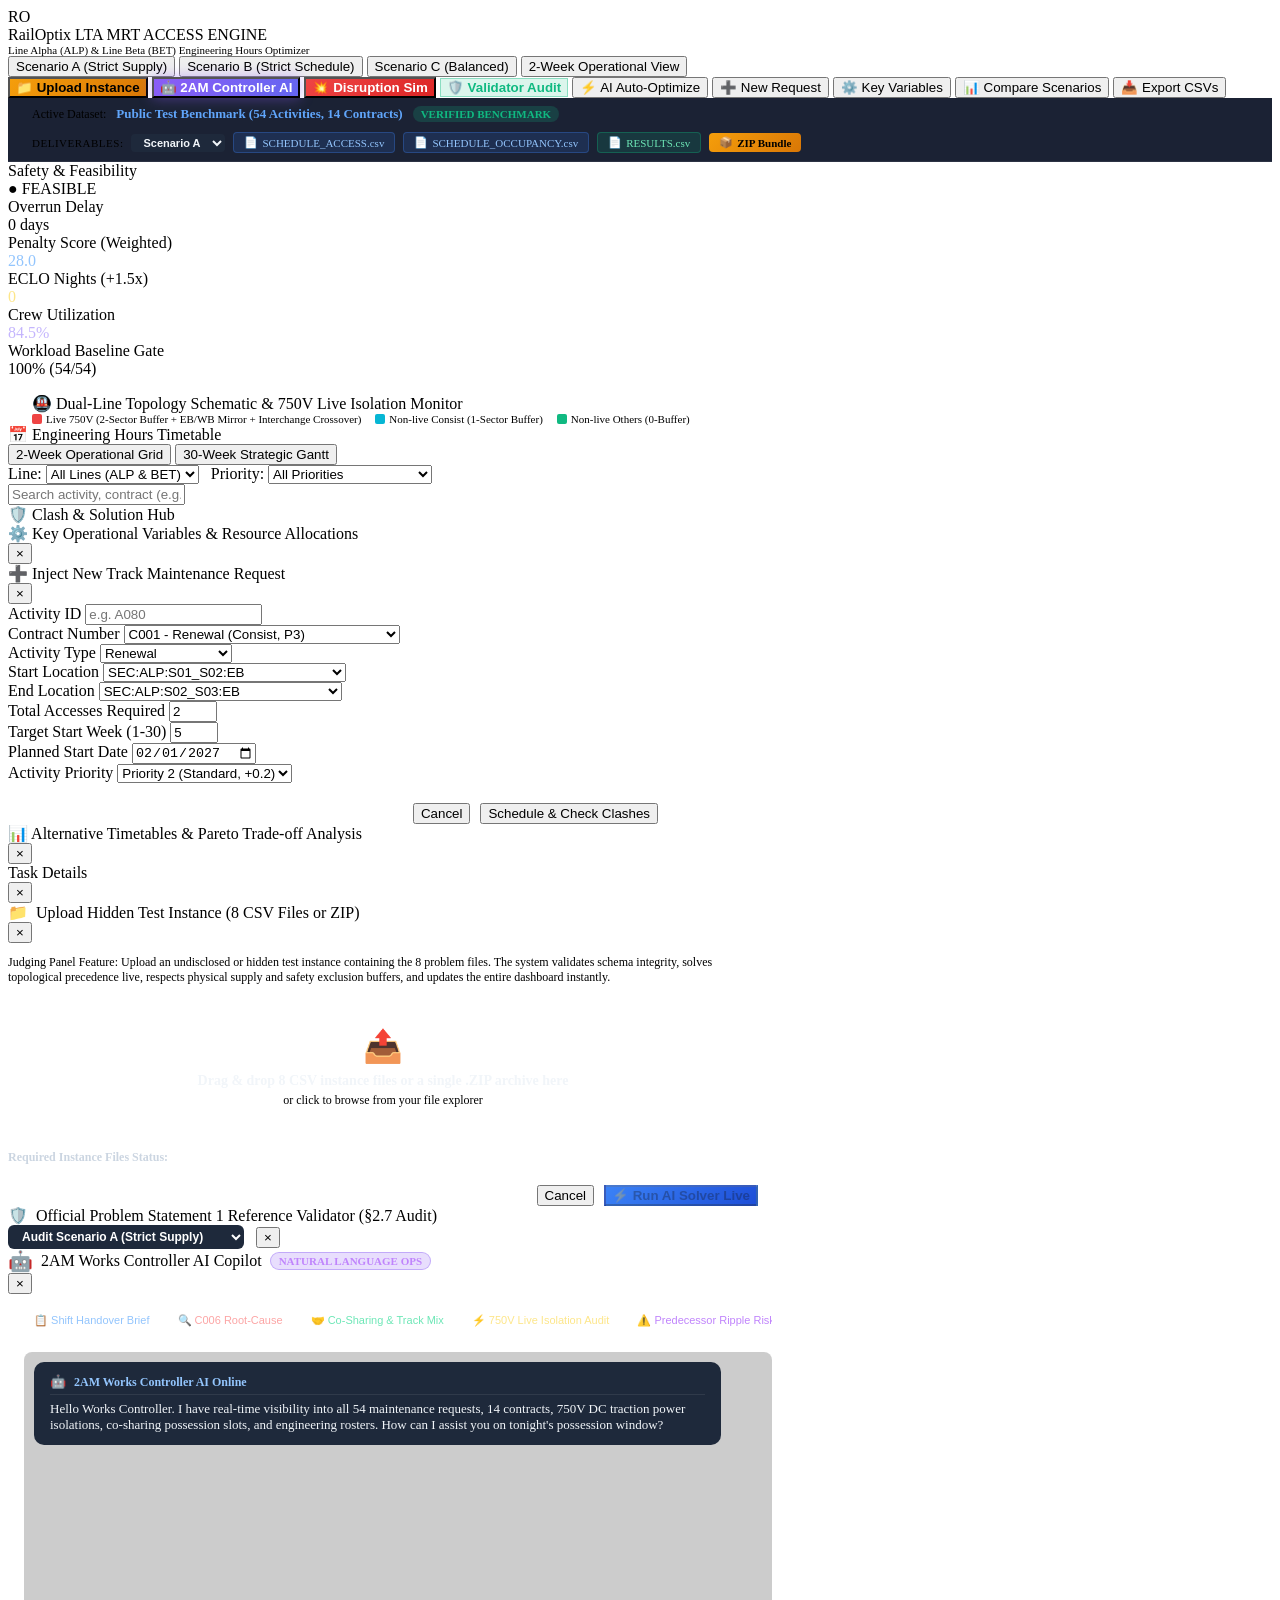
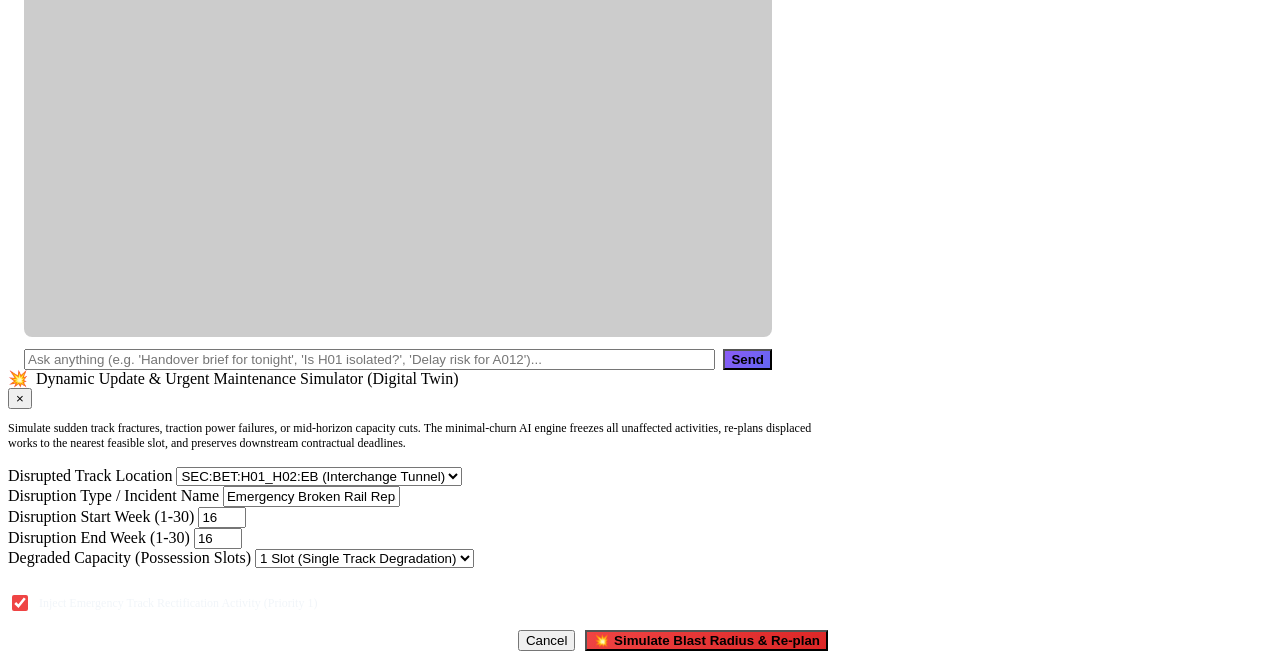
==== static/index.html @ 9197e7af "first commit" ====
<!DOCTYPE html>
<html lang="en">
<head>
  <meta charset="UTF-8">
  <meta name="viewport" content="width=device-width, initial-scale=1.0">
  <title>RailOptix — LTA Railway Track Access Scheduling & Conflict Resolution</title>
  <link rel="preconnect" href="https://fonts.googleapis.com">
  <link rel="preconnect" href="https://fonts.gstatic.com" crossorigin>
  <link href="https://fonts.googleapis.com/css2?family=Inter:wght@400;500;600;700;800&family=JetBrains+Mono:wght@400;600;700&display=swap" rel="stylesheet">
  <link rel="stylesheet" href="/css/dashboard.css?v=1.2.0">
</head>
<body>
  <!-- Top Navigation Bar -->
  <header class="top-header">
    <div class="brand-section">
      <div class="brand-icon">RO</div>
      <div>
        <div class="brand-title">
          <span>RailOptix</span>
          <span class="brand-badge">LTA MRT ACCESS ENGINE</span>
        </div>
        <div style="font-size: 11px; color: var(--text-muted);">Line Alpha (ALP) & Line Beta (BET) Engineering Hours Optimizer</div>
      </div>
    </div>

    <!-- Scenario Switcher -->
    <div class="scenario-selector">
      <button class="scenario-pill active" data-scenario="scenario_a_strict_supply">
        Scenario A (Strict Supply)
      </button>
      <button class="scenario-pill" data-scenario="scenario_b_strict_schedule">
        Scenario B (Strict Schedule)
      </button>
      <button class="scenario-pill" data-scenario="scenario_c_balanced">
        Scenario C (Balanced)
      </button>
      <button class="scenario-pill" data-scenario="two_week_operational">
        2-Week Operational View
      </button>
    </div>

    <!-- Header Actions -->
    <div class="header-actions">
      <button id="btn-upload-instance" class="btn" style="background: linear-gradient(135deg, #f59e0b, #d97706); color: #000; font-weight: 700;">
        <span>📁</span>
        <span>Upload Instance</span>
      </button>
      <button id="btn-works-assistant" class="btn" style="background: linear-gradient(135deg, #8b5cf6, #6366f1); color: #fff; font-weight: 700; box-shadow: 0 0 14px rgba(139, 92, 246, 0.45);">
        <span>🤖</span>
        <span>2AM Controller AI</span>
      </button>
      <button id="btn-disruption-sim" class="btn" style="background: linear-gradient(135deg, #ef4444, #dc2626); color: #fff; font-weight: 700;">
        <span>💥</span>
        <span>Disruption Sim</span>
      </button>
      <button id="btn-validator-report" class="btn" style="background: rgba(16, 185, 129, 0.15); color: #10b981; border: 1px solid rgba(16, 185, 129, 0.4); font-weight: 700;">
        <span>🛡️</span>
        <span>Validator Audit</span>
      </button>
      <button id="btn-optimize" class="btn btn-primary">
        <span>⚡</span>
        <span>AI Auto-Optimize</span>
      </button>
      <button id="btn-new-request" class="btn btn-success">
        <span>➕</span>
        <span>New Request</span>
      </button>
      <button id="btn-variables" class="btn btn-secondary">
        <span>⚙️</span>
        <span>Key Variables</span>
      </button>
      <button id="btn-compare" class="btn btn-secondary">
        <span>📊</span>
        <span>Compare Scenarios</span>
      </button>
      <button id="btn-export" class="btn btn-secondary">
        <span>📥</span>
        <span>Export CSVs</span>
      </button>
    </div>
  </header>

  <!-- Active Dataset Indicator & Direct Deliverables Bar -->
  <section class="dataset-bar" style="background: rgba(15, 23, 42, 0.95); border-bottom: 1px solid rgba(255, 255, 255, 0.08); padding: 8px 24px; display: flex; justify-content: space-between; align-items: center; flex-wrap: wrap; gap: 10px;">
    <div style="display: flex; align-items: center; gap: 10px;">
      <span style="color: var(--text-muted); font-size: 12px;">Active Dataset:</span>
      <span id="active-instance-label" style="color: #60a5fa; font-weight: 700; font-size: 13px;">Public Test Benchmark (54 Activities, 14 Contracts)</span>
      <span id="active-instance-tag" style="background: rgba(16, 185, 129, 0.2); color: #10b981; padding: 2px 8px; border-radius: 999px; font-size: 11px; font-weight: 700;">VERIFIED BENCHMARK</span>
      <button id="btn-reset-instance" class="btn btn-sm" style="display: none; background: rgba(239, 68, 68, 0.2); color: #f87171; border: 1px solid rgba(239, 68, 68, 0.4); font-size: 11px; padding: 2px 8px; border-radius: 4px; cursor: pointer;">↺ Reset to Public Benchmark</button>
    </div>
    <div style="display: flex; align-items: center; gap: 8px;">
      <span style="font-size: 11px; color: var(--text-muted); text-transform: uppercase; letter-spacing: 0.5px;">Deliverables:</span>
      <select id="deliverables-scenario-select" style="background: #1e293b; color: #f1f5f9; border: 1px solid var(--border-color); border-radius: 4px; padding: 2px 8px; font-size: 11px; font-weight: 600; cursor: pointer;">
        <option value="A">Scenario A</option>
        <option value="B">Scenario B</option>
        <option value="C">Scenario C</option>
      </select>
      <a id="btn-dl-access" href="/api/download/A/SCHEDULE_ACCESS.csv" download="A_SCHEDULE_ACCESS.csv" class="btn btn-sm" style="background: rgba(59, 130, 246, 0.15); color: #93c5fd; border: 1px solid rgba(59, 130, 246, 0.3); text-decoration: none; padding: 3px 10px; font-size: 11px; border-radius: 4px; display: inline-flex; align-items: center; gap: 4px;">
        <span>📄</span> SCHEDULE_ACCESS.csv
      </a>
      <a id="btn-dl-occ" href="/api/download/A/SCHEDULE_OCCUPANCY.csv" download="A_SCHEDULE_OCCUPANCY.csv" class="btn btn-sm" style="background: rgba(59, 130, 246, 0.15); color: #93c5fd; border: 1px solid rgba(59, 130, 246, 0.3); text-decoration: none; padding: 3px 10px; font-size: 11px; border-radius: 4px; display: inline-flex; align-items: center; gap: 4px;">
        <span>📄</span> SCHEDULE_OCCUPANCY.csv
      </a>
      <a id="btn-dl-res" href="/api/download/A/RESULTS.csv" download="A_RESULTS.csv" class="btn btn-sm" style="background: rgba(16, 185, 129, 0.15); color: #6ee7b7; border: 1px solid rgba(16, 185, 129, 0.3); text-decoration: none; padding: 3px 10px; font-size: 11px; border-radius: 4px; display: inline-flex; align-items: center; gap: 4px;">
        <span>📄</span> RESULTS.csv
      </a>
      <a id="btn-dl-zip" href="/api/export/A" download="RailOptix_Scenario_A_Deliverables.zip" class="btn btn-sm" style="background: linear-gradient(135deg, #f59e0b, #d97706); color: #000; font-weight: 700; text-decoration: none; padding: 3px 10px; font-size: 11px; border-radius: 4px; display: inline-flex; align-items: center; gap: 4px;">
        <span>📦</span> ZIP Bundle
      </a>
    </div>
  </section>

  <!-- KPI Scorecard Strip -->
  <section class="kpi-strip">
    <div class="kpi-card">
      <div class="kpi-label">Safety & Feasibility</div>
      <div class="kpi-value" id="kpi-feasibility">● FEASIBLE</div>
    </div>
    <div class="kpi-card">
      <div class="kpi-label">Overrun Delay</div>
      <div class="kpi-value" id="kpi-overrun">0 days</div>
    </div>
    <div class="kpi-card">
      <div class="kpi-label">Penalty Score (Weighted)</div>
      <div class="kpi-value" id="kpi-score" style="color: #93c5fd;">28.0</div>
    </div>
    <div class="kpi-card">
      <div class="kpi-label">ECLO Nights (+1.5x)</div>
      <div class="kpi-value" id="kpi-eclo" style="color: #fde68a;">0</div>
    </div>
    <div class="kpi-card">
      <div class="kpi-label">Crew Utilization</div>
      <div class="kpi-value" id="kpi-crew" style="color: #c4b5fd;">84.5%</div>
    </div>
    <div class="kpi-card">
      <div class="kpi-label">Workload Baseline Gate</div>
      <div class="kpi-value" id="kpi-delivery" style="color: var(--success-green);">100% (54/54)</div>
    </div>
  </section>

  <!-- Interactive Dual-Line Topology Map -->
  <div style="padding: 0 24px; margin-top: 16px;">
    <div class="panel">
      <div class="panel-header">
        <div class="panel-title">
          <span>🚇</span>
          <span>Dual-Line Topology Schematic & 750V Live Isolation Monitor</span>
        </div>
        <div style="font-size: 11px; display: flex; gap: 14px; align-items: center;">
          <span style="display: flex; align-items: center; gap: 4px;">
            <span style="width: 10px; height: 10px; background: #ef4444; border-radius: 2px;"></span>
            <span>Live 750V (2-Sector Buffer + EB/WB Mirror + Interchange Crossover)</span>
          </span>
          <span style="display: flex; align-items: center; gap: 4px;">
            <span style="width: 10px; height: 10px; background: #06b6d4; border-radius: 2px;"></span>
            <span>Non-live Consist (1-Sector Buffer)</span>
          </span>
          <span style="display: flex; align-items: center; gap: 4px;">
            <span style="width: 10px; height: 10px; background: #10b981; border-radius: 2px;"></span>
            <span>Non-live Others (0-Buffer)</span>
          </span>
        </div>
      </div>
      <div class="topology-container" id="topology-container">
        <!-- SVG rendered dynamically -->
      </div>
    </div>
  </div>

  <!-- Main Workspace Grid -->
  <main class="dashboard-grid">
    <!-- Left: Timeline Section -->
    <section class="panel" style="margin-bottom: 0;">
      <div class="panel-header">
        <div class="panel-title">
          <span>📅</span>
          <span>Engineering Hours Timetable</span>
        </div>
        <div class="timeline-view-toggle">
          <button id="btn-view-2week" class="view-btn active" data-view="2week">2-Week Operational Grid</button>
          <button id="btn-view-30week" class="view-btn" data-view="30week">30-Week Strategic Gantt</button>
        </div>
      </div>

      <!-- Timeline Toolbar -->
      <div class="timeline-toolbar">
        <div class="filter-group">
          <label style="color: var(--text-muted);">Line:</label>
          <select id="filter-line" class="select-filter">
            <option value="ALL">All Lines (ALP & BET)</option>
            <option value="ALP">Line Alpha (ALP)</option>
            <option value="BET">Line Beta (BET)</option>
          </select>

          <label style="color: var(--text-muted); margin-left: 8px;">Priority:</label>
          <select id="filter-priority" class="select-filter">
            <option value="ALL">All Priorities</option>
            <option value="1">Priority 1 (Urgent, 100x)</option>
            <option value="2">Priority 2 (High, 10x)</option>
            <option value="3">Priority 3 (Normal, 1x)</option>
          </select>
        </div>

        <div>
          <input type="text" id="search-input" class="search-input" placeholder="Search activity, contract (e.g. A001, C001)...">
        </div>
      </div>

      <!-- Timeline Viewport -->
      <div class="timeline-content" id="timeline-container">
        <!-- Grid or Gantt rendered dynamically -->
      </div>
    </section>

    <!-- Right: Clashes & AI Solution Hub -->
    <aside class="panel clash-panel" style="margin-bottom: 0;">
      <div class="panel-header">
        <div class="panel-title">
          <span>🛡️</span>
          <span>Clash & Solution Hub</span>
        </div>
      </div>
      <div class="clash-list" id="clash-list-container">
        <!-- Conflicts rendered dynamically -->
      </div>
    </aside>
  </main>

  <!-- Modal 1: Key Variables Drawer -->
  <div class="modal-backdrop" id="modal-variables">
    <div class="modal-box">
      <div class="modal-header">
        <div class="modal-title">⚙️ Key Operational Variables & Resource Allocations</div>
        <button class="modal-close">&times;</button>
      </div>
      <div class="modal-body" id="variables-modal-body">
        <!-- Tabbed content rendered dynamically -->
      </div>
    </div>
  </div>

  <!-- Modal 2: New Maintenance Request Form -->
  <div class="modal-backdrop" id="modal-new-request">
    <div class="modal-box" style="max-width: 650px;">
      <div class="modal-header">
        <div class="modal-title">➕ Inject New Track Maintenance Request</div>
        <button class="modal-close">&times;</button>
      </div>
      <div class="modal-body">
        <form id="form-new-request">
          <div class="form-grid">
            <div class="form-group">
              <label class="form-label">Activity ID</label>
              <input type="text" id="req-act-id" class="form-input" required placeholder="e.g. A080">
            </div>

            <div class="form-group">
              <label class="form-label">Contract Number</label>
              <select id="req-contract" class="form-select" required>
                <option value="C001">C001 - Renewal (Consist, P3)</option>
                <option value="C002">C002 - Renewal (Consist, P2)</option>
                <option value="C003">C003 - Construction (Others, P1)</option>
                <option value="C004">C004 - Renewal (Consist PC, P1)</option>
                <option value="C007">C007 - Renewal (Consist, P1)</option>
                <option value="C010">C010 - Construction (Others, P3)</option>
                <option value="C013">C013 - Live-rail Renewal (Live PC, P2)</option>
                <option value="C014">C014 - Live-rail Construction (Live PM, P3)</option>
              </select>
            </div>

            <div class="form-group">
              <label class="form-label">Activity Type</label>
              <select id="req-type" class="form-select">
                <option value="Renewal">Renewal</option>
                <option value="Construction">Construction</option>
                <option value="Emergency Defect">Emergency Defect</option>
              </select>
            </div>

            <div class="form-group">
              <label class="form-label">Start Location</label>
              <select id="req-start" class="form-select">
                <option value="SEC:ALP:S01_S02:EB">SEC:ALP:S01_S02:EB</option>
                <option value="SEC:ALP:S03_S04:EB">SEC:ALP:S03_S04:EB</option>
                <option value="SEC:ALP:H01_H02:EB">SEC:ALP:H01_H02:EB (Interchange)</option>
                <option value="SEC:BET:S15_S16:EB">SEC:BET:S15_S16:EB</option>
                <option value="SEC:BET:H01_H02:EB">SEC:BET:H01_H02:EB (Interchange)</option>
              </select>
            </div>

            <div class="form-group">
              <label class="form-label">End Location</label>
              <select id="req-end" class="form-select">
                <option value="SEC:ALP:S02_S03:EB">SEC:ALP:S02_S03:EB</option>
                <option value="SEC:ALP:S04_H01:EB">SEC:ALP:S04_H01:EB</option>
                <option value="SEC:ALP:H01_H02:EB">SEC:ALP:H01_H02:EB (Interchange)</option>
                <option value="SEC:BET:S16_S17:EB">SEC:BET:S16_S17:EB</option>
                <option value="SEC:BET:H01_H02:EB">SEC:BET:H01_H02:EB (Interchange)</option>
              </select>
            </div>

            <div class="form-group">
              <label class="form-label">Total Accesses Required</label>
              <input type="number" id="req-accesses" class="form-input" required min="1" max="10" value="2">
            </div>

            <div class="form-group">
              <label class="form-label">Target Start Week (1-30)</label>
              <input type="number" id="req-start-week" class="form-input" required min="1" max="30" value="5">
            </div>

            <div class="form-group">
              <label class="form-label">Planned Start Date</label>
              <input type="date" id="req-start-date" class="form-input" required value="2027-02-01">
            </div>

            <div class="form-group">
              <label class="form-label">Activity Priority</label>
              <select id="req-priority" class="form-select">
                <option value="1">Priority 1 (Urgent, +0.3)</option>
                <option value="2" selected>Priority 2 (Standard, +0.2)</option>
                <option value="3">Priority 3 (Flexible, +0.0)</option>
              </select>
            </div>
          </div>

          <div style="margin-top: 20px; display: flex; justify-content: flex-end; gap: 10px;">
            <button type="button" class="btn btn-secondary" onclick="document.getElementById('modal-new-request').classList.remove('open')">Cancel</button>
            <button type="submit" class="btn btn-primary">Schedule & Check Clashes</button>
          </div>
        </form>
      </div>
    </div>
  </div>

  <!-- Modal 3: Alternative Timetables Comparator -->
  <div class="modal-backdrop" id="modal-comparison">
    <div class="modal-box" style="max-width: 1000px;">
      <div class="modal-header">
        <div class="modal-title">📊 Alternative Timetables & Pareto Trade-off Analysis</div>
        <button class="modal-close">&times;</button>
      </div>
      <div class="modal-body">
        <div class="comparison-grid" id="comparison-grid">
          <!-- Populated dynamically -->
        </div>
      </div>
    </div>
  </div>

  <!-- Modal 4: Task Detail & Reschedule Drawer -->
  <div class="modal-backdrop" id="modal-task-detail">
    <div class="modal-box" style="max-width: 600px;">
      <div class="modal-header">
        <div class="modal-title" id="task-detail-title">Task Details</div>
        <button class="modal-close">&times;</button>
      </div>
      <div class="modal-body" id="task-detail-body">
        <!-- Populated dynamically -->
      </div>
    </div>
  </div>

  <!-- Modal 5: Hidden / Undisclosed Test Instance Uploader -->
  <div class="modal-backdrop" id="modal-upload-instance">
    <div class="modal-box" style="max-width: 750px;">
      <div class="modal-header">
        <div class="modal-title" style="display: flex; align-items: center; gap: 8px;">
          <span>📁</span>
          <span>Upload Hidden Test Instance (8 CSV Files or ZIP)</span>
        </div>
        <button class="modal-close">&times;</button>
      </div>
      <div class="modal-body">
        <p style="font-size: 12px; color: var(--text-muted); margin-bottom: 16px;">
          Judging Panel Feature: Upload an undisclosed or hidden test instance containing the 8 problem files. The system validates schema integrity, solves topological precedence live, respects physical supply and safety exclusion buffers, and updates the entire dashboard instantly.
        </p>

        <!-- Dropzone -->
        <div id="upload-dropzone" style="border: 2px dashed rgba(255, 255, 255, 0.15); border-radius: 8px; padding: 24px; text-align: center; cursor: pointer; transition: all 0.2s ease; background: rgba(255, 255, 255, 0.02); margin-bottom: 16px;">
          <div style="font-size: 32px; margin-bottom: 8px;">📤</div>
          <div style="font-weight: 600; color: #f1f5f9; font-size: 14px;">Drag & drop 8 CSV instance files or a single .ZIP archive here</div>
          <div style="font-size: 12px; color: var(--text-muted); margin-top: 4px;">or click to browse from your file explorer</div>
          <input type="file" id="upload-file-input" multiple accept=".csv,.zip" style="display: none;">
        </div>

        <!-- 8-File Checklist -->
        <div style="font-size: 12px; font-weight: 600; color: #cbd5e1; margin-bottom: 8px;">Required Instance Files Status:</div>
        <div id="upload-files-checklist">
          <!-- Dynamically populated -->
        </div>

        <!-- Animated Solver Logs Terminal -->
        <div id="upload-solver-logs" style="display: none; background: #0b1120; border: 1px solid rgba(255, 255, 255, 0.1); border-radius: 6px; padding: 12px; margin-top: 14px; max-height: 180px; overflow-y: auto;">
          <!-- Dynamically populated -->
        </div>

        <div style="margin-top: 20px; display: flex; justify-content: flex-end; gap: 10px;">
          <button type="button" class="btn btn-secondary" onclick="document.getElementById('modal-upload-instance').classList.remove('open')">Cancel</button>
          <button type="button" id="btn-run-uploaded-solver" class="btn btn-primary" style="background: linear-gradient(135deg, #3b82f6, #1d4ed8); font-weight: 700;" disabled>
            <span>⚡</span> Run AI Solver Live
          </button>
        </div>
      </div>
    </div>
  </div>

  <!-- Modal 6: Official Reference Validator Report -->
  <div class="modal-backdrop" id="modal-validator-report">
    <div class="modal-box" style="max-width: 900px;">
      <div class="modal-header">
        <div class="modal-title" style="display: flex; align-items: center; gap: 8px;">
          <span>🛡️</span>
          <span>Official Problem Statement 1 Reference Validator (§2.7 Audit)</span>
        </div>
        <div style="display: flex; align-items: center; gap: 12px;">
          <select id="validator-scenario-select" style="background: #1e293b; color: #fff; border: 1px solid var(--border-color); border-radius: 6px; padding: 4px 10px; font-size: 12px; font-weight: 700;">
            <option value="A">Audit Scenario A (Strict Supply)</option>
            <option value="B">Audit Scenario B (Strict Schedule)</option>
            <option value="C">Audit Scenario C (Balanced)</option>
          </select>
          <button class="modal-close">&times;</button>
        </div>
      </div>
      <div class="modal-body" id="validator-report-container">
        <!-- Rendered dynamically -->
      </div>
    </div>
  </div>

  <!-- Modal 7: 2AM Works Controller AI Assistant -->
  <div class="modal-backdrop" id="modal-works-assistant">
    <div class="modal-box" style="max-width: 780px; height: 80vh;">
      <div class="modal-header">
        <div class="modal-title" style="display: flex; align-items: center; gap: 8px;">
          <span style="font-size: 20px;">🤖</span>
          <span>2AM Works Controller AI Copilot</span>
          <span style="font-size: 11px; background: rgba(139, 92, 246, 0.2); color: #c084fc; border: 1px solid rgba(139, 92, 246, 0.4); padding: 2px 8px; border-radius: 999px; font-weight: 700;">NATURAL LANGUAGE OPS</span>
        </div>
        <button class="modal-close">&times;</button>
      </div>
      <div class="modal-body" style="display: flex; flex-direction: column; height: calc(100% - 60px); padding: 16px;">
        <!-- Quick Prompts Chips -->
        <div style="display: flex; gap: 8px; overflow-x: auto; padding-bottom: 10px; margin-bottom: 10px; border-bottom: 1px solid rgba(255, 255, 255, 0.08); flex-shrink: 0;">
          <button type="button" class="assistant-quick-chip" data-prompt="Generate shift handover brief for Week 1 Night 1" style="background: rgba(255, 255, 255, 0.04); border: 1px solid var(--border-color); color: #93c5fd; padding: 4px 10px; border-radius: 999px; font-size: 11px; cursor: pointer; white-space: nowrap;">📋 Shift Handover Brief</button>
          <button type="button" class="assistant-quick-chip" data-prompt="Why does Contract C006 overrun in Scenario A?" style="background: rgba(255, 255, 255, 0.04); border: 1px solid var(--border-color); color: #fca5a5; padding: 4px 10px; border-radius: 999px; font-size: 11px; cursor: pointer; white-space: nowrap;">🔍 C006 Root-Cause</button>
          <button type="button" class="assistant-quick-chip" data-prompt="Show all co-sharing activities and track mix legal check" style="background: rgba(255, 255, 255, 0.04); border: 1px solid var(--border-color); color: #6ee7b7; padding: 4px 10px; border-radius: 999px; font-size: 11px; cursor: pointer; white-space: nowrap;">🤝 Co-Sharing & Track Mix</button>
          <button type="button" class="assistant-quick-chip" data-prompt="Audit 750V DC traction power isolations and safety buffers" style="background: rgba(255, 255, 255, 0.04); border: 1px solid var(--border-color); color: #fde68a; padding: 4px 10px; border-radius: 999px; font-size: 11px; cursor: pointer; white-space: nowrap;">⚡ 750V Live Isolation Audit</button>
          <button type="button" class="assistant-quick-chip" data-prompt="Analyze predecessor dependency chains and downstream ripple risks" style="background: rgba(255, 255, 255, 0.04); border: 1px solid var(--border-color); color: #c084fc; padding: 4px 10px; border-radius: 999px; font-size: 11px; cursor: pointer; white-space: nowrap;">⚠️ Predecessor Ripple Risk</button>
        </div>

        <!-- Chat History -->
        <div id="assistant-chat-history" style="flex: 1; overflow-y: auto; padding: 10px; background: rgba(0, 0, 0, 0.2); border-radius: 8px; margin-bottom: 12px;">
          <div style="background: #1e293b; border: 1px solid var(--border-color); border-radius: 10px; padding: 12px 16px; font-size: 13px; color: #f1f5f9; max-width: 90%;">
            <div style="display: flex; align-items: center; gap: 8px; margin-bottom: 6px; border-bottom: 1px solid rgba(255,255,255,0.08); padding-bottom: 4px;">
              <span>🤖</span>
              <strong style="color: #93c5fd; font-size: 12px;">2AM Works Controller AI Online</strong>
            </div>
            Hello Works Controller. I have real-time visibility into all 54 maintenance requests, 14 contracts, 750V DC traction power isolations, co-sharing possession slots, and engineering rosters. How can I assist you on tonight's possession window?
          </div>
        </div>

        <!-- Input Box -->
        <div style="display: flex; gap: 8px; flex-shrink: 0;">
          <input type="text" id="assistant-prompt-input" class="form-input" placeholder="Ask anything (e.g. 'Handover brief for tonight', 'Is H01 isolated?', 'Delay risk for A012')..." style="flex: 1;">
          <button type="button" id="btn-assistant-send" class="btn btn-primary" style="background: linear-gradient(135deg, #8b5cf6, #6366f1); font-weight: 700;">
            <span>Send</span>
          </button>
        </div>
      </div>
    </div>
  </div>

  <!-- Modal 8: Urgent Disruption Simulator & Minimal-Churn Re-Planner -->
  <div class="modal-backdrop" id="modal-disruption">
    <div class="modal-box" style="max-width: 820px;">
      <div class="modal-header">
        <div class="modal-title" style="display: flex; align-items: center; gap: 8px;">
          <span>💥</span>
          <span>Dynamic Update & Urgent Maintenance Simulator (Digital Twin)</span>
        </div>
        <button class="modal-close">&times;</button>
      </div>
      <div class="modal-body">
        <p style="font-size: 12px; color: var(--text-muted); margin-bottom: 16px;">
          Simulate sudden track fractures, traction power failures, or mid-horizon capacity cuts. The minimal-churn AI engine freezes all unaffected activities, re-plans displaced works to the nearest feasible slot, and preserves downstream contractual deadlines.
        </p>

        <form id="form-disruption-sim">
          <div class="form-grid">
            <div class="form-group">
              <label class="form-label">Disrupted Track Location</label>
              <select id="disrupt-location" class="form-select">
                <option value="SEC:BET:H01_H02:EB" selected>SEC:BET:H01_H02:EB (Interchange Tunnel)</option>
                <option value="SEC:ALP:S02_S03:EB">SEC:ALP:S02_S03:EB (Line Alpha)</option>
                <option value="SEC:ALP:S01_S02:EB">SEC:ALP:S01_S02:EB (Alpha Terminal)</option>
                <option value="SEC:BET:S15_S16:EB">SEC:BET:S15_S16:EB (Beta Middle)</option>
                <option value="PLAT:ALP:H01:EB">PLAT:ALP:H01:EB (Hub 1 Platform)</option>
              </select>
            </div>

            <div class="form-group">
              <label class="form-label">Disruption Type / Incident Name</label>
              <input type="text" id="disrupt-name" class="form-input" value="Emergency Broken Rail Repair">
            </div>

            <div class="form-group">
              <label class="form-label">Disruption Start Week (1-30)</label>
              <input type="number" id="disrupt-start-week" class="form-input" min="1" max="30" value="16">
            </div>

            <div class="form-group">
              <label class="form-label">Disruption End Week (1-30)</label>
              <input type="number" id="disrupt-end-week" class="form-input" min="1" max="30" value="16">
            </div>

            <div class="form-group">
              <label class="form-label">Degraded Capacity (Possession Slots)</label>
              <select id="disrupt-capacity" class="form-select">
                <option value="0">0 Slots (Complete Line Closure)</option>
                <option value="1" selected>1 Slot (Single Track Degradation)</option>
              </select>
            </div>

            <div class="form-group" style="display: flex; align-items: center; margin-top: 24px;">
              <label style="display: flex; align-items: center; gap: 8px; cursor: pointer; font-size: 12px; color: #f1f5f9;">
                <input type="checkbox" id="disrupt-inject" checked style="accent-color: #ef4444; width: 16px; height: 16px;">
                <span>Inject Emergency Track Rectification Activity (Priority 1)</span>
              </label>
            </div>
          </div>

          <div style="margin-top: 16px; display: flex; justify-content: flex-end; gap: 10px;">
            <button type="button" class="btn btn-secondary" onclick="document.getElementById('modal-disruption').classList.remove('open')">Cancel</button>
            <button type="submit" class="btn btn-primary" style="background: linear-gradient(135deg, #ef4444, #dc2626); font-weight: 700;">
              <span>💥</span> Simulate Blast Radius & Re-plan
            </button>
          </div>
        </form>

        <div id="disruption-results-container">
          <!-- Populated dynamically -->
        </div>
      </div>
    </div>
  </div>

  <!-- Application Scripts -->
  <script src="/js/api.js?v=1.2.0"></script>
  <script src="/js/topology_view.js?v=1.2.0"></script>
  <script src="/js/timeline_view.js?v=1.2.0"></script>
  <script src="/js/conflict_view.js?v=1.2.0"></script>
  <script src="/js/variables_modal.js?v=1.2.0"></script>
  <script src="/js/upload_modal.js?v=1.2.0"></script>
  <script src="/js/validator_modal.js?v=1.2.0"></script>
  <script src="/js/assistant_modal.js?v=1.2.0"></script>
  <script src="/js/disruption_modal.js?v=1.2.0"></script>
  <script src="/js/main.js?v=1.2.0"></script>
</body>
</html>
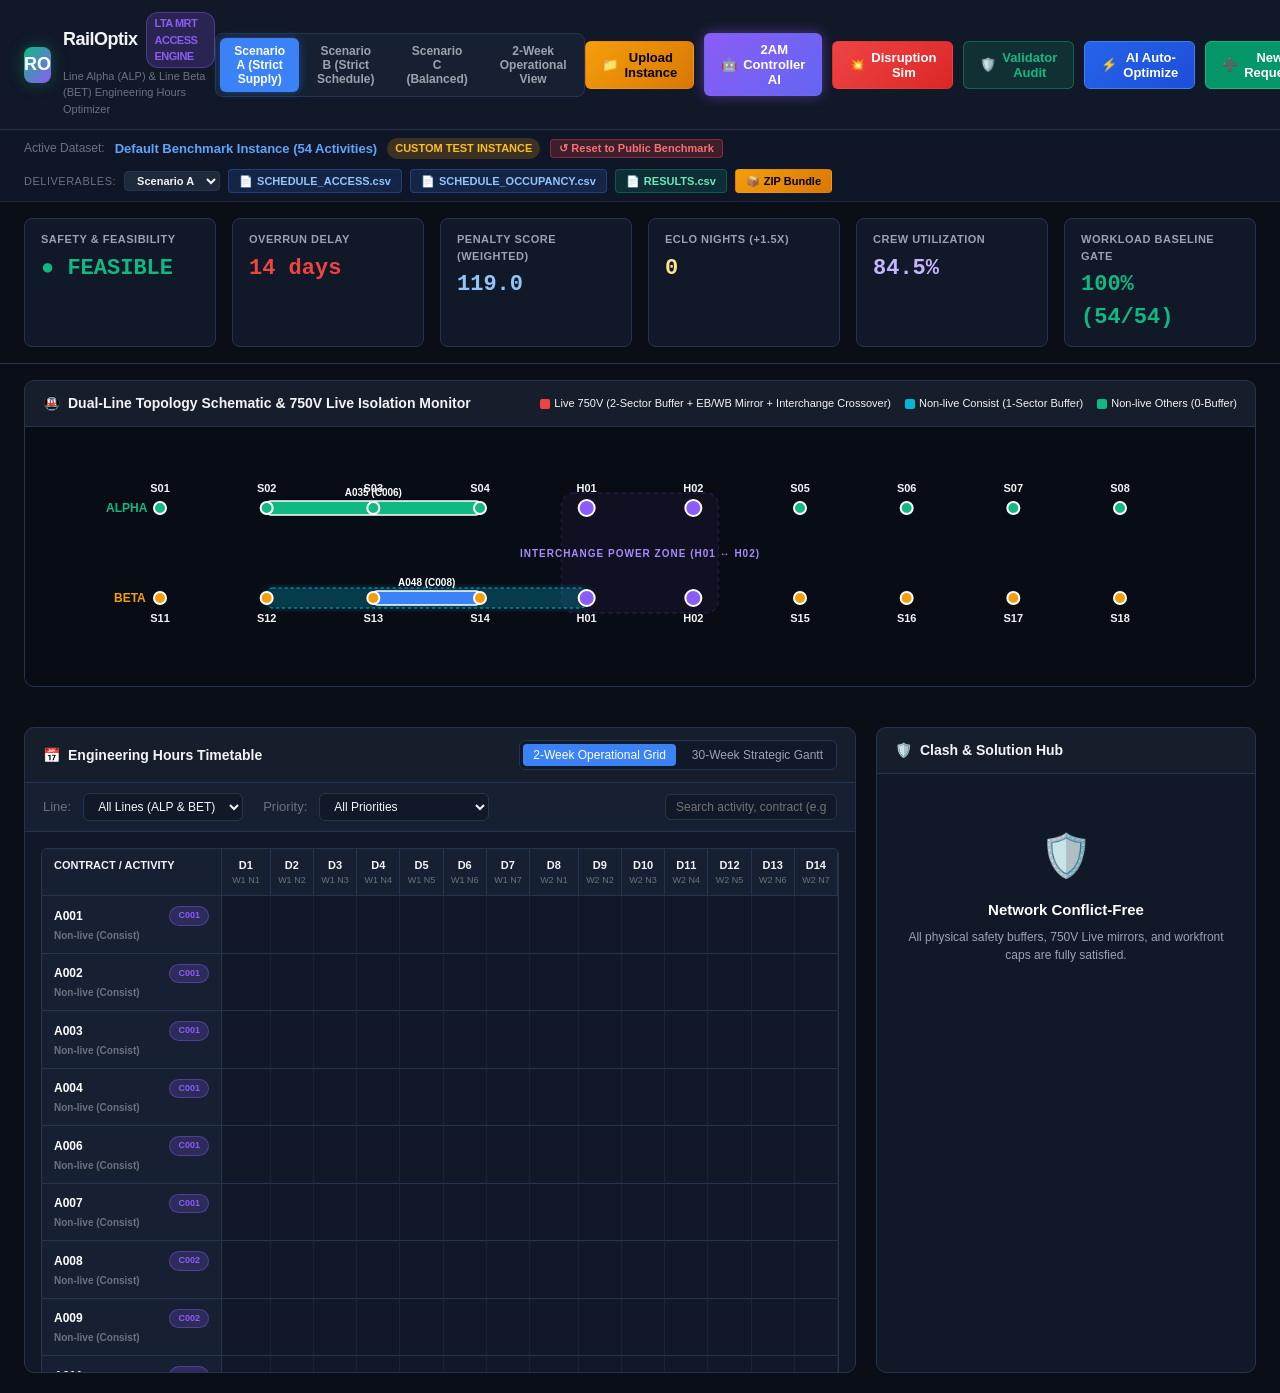
==== commit 0d29ba2f: "fix: ensure static/index.html is tracked alongside root index.html for dual-access support" ====
--- a/static/index.html
+++ b/static/index.html
@@ -7,7 +7,7 @@
   <link rel="preconnect" href="https://fonts.googleapis.com">
   <link rel="preconnect" href="https://fonts.gstatic.com" crossorigin>
   <link href="https://fonts.googleapis.com/css2?family=Inter:wght@400;500;600;700;800&family=JetBrains+Mono:wght@400;600;700&display=swap" rel="stylesheet">
-  <link rel="stylesheet" href="/css/dashboard.css?v=1.2.0">
+  <link rel="stylesheet" href="./css/dashboard.css?v=1.2.0">
 </head>
 <body>
   <!-- Top Navigation Bar -->
@@ -546,15 +546,16 @@
   </div>
 
   <!-- Application Scripts -->
-  <script src="/js/api.js?v=1.2.0"></script>
-  <script src="/js/topology_view.js?v=1.2.0"></script>
-  <script src="/js/timeline_view.js?v=1.2.0"></script>
-  <script src="/js/conflict_view.js?v=1.2.0"></script>
-  <script src="/js/variables_modal.js?v=1.2.0"></script>
-  <script src="/js/upload_modal.js?v=1.2.0"></script>
-  <script src="/js/validator_modal.js?v=1.2.0"></script>
-  <script src="/js/assistant_modal.js?v=1.2.0"></script>
-  <script src="/js/disruption_modal.js?v=1.2.0"></script>
-  <script src="/js/main.js?v=1.2.0"></script>
+  <script src="./js/offline_data.js?v=1.2.0"></script>
+  <script src="./js/api.js?v=1.2.0"></script>
+  <script src="./js/topology_view.js?v=1.2.0"></script>
+  <script src="./js/timeline_view.js?v=1.2.0"></script>
+  <script src="./js/conflict_view.js?v=1.2.0"></script>
+  <script src="./js/variables_modal.js?v=1.2.0"></script>
+  <script src="./js/upload_modal.js?v=1.2.0"></script>
+  <script src="./js/validator_modal.js?v=1.2.0"></script>
+  <script src="./js/assistant_modal.js?v=1.2.0"></script>
+  <script src="./js/disruption_modal.js?v=1.2.0"></script>
+  <script src="./js/main.js?v=1.2.0"></script>
 </body>
 </html>
--- a/static/css/dashboard.css
+++ b/static/css/dashboard.css
@@ -0,0 +1,746 @@
+/* RailOptix - Control Room Modern CSS */
+:root {
+  --bg-primary: #0a0e17;
+  --bg-secondary: #111827;
+  --bg-card: #162032;
+  --bg-card-hover: #1f2d44;
+  --border-color: #26354f;
+  --border-focus: #3b82f6;
+  
+  --text-primary: #f3f4f6;
+  --text-secondary: #9ca3af;
+  --text-muted: #6b7280;
+
+  --line-alpha: #10b981;
+  --line-alpha-glow: rgba(16, 185, 129, 0.35);
+  --line-beta: #f59e0b;
+  --line-beta-glow: rgba(245, 158, 11, 0.35);
+  --interchange: #8b5cf6;
+  --interchange-glow: rgba(139, 92, 246, 0.4);
+
+  --p1-red: #ef4444;
+  --p1-bg: rgba(239, 68, 68, 0.15);
+  --p2-amber: #f59e0b;
+  --p2-bg: rgba(245, 158, 11, 0.15);
+  --p3-blue: #3b82f6;
+  --p3-bg: rgba(59, 130, 246, 0.15);
+
+  --clash-red: #dc2626;
+  --clash-pulse: rgba(220, 38, 38, 0.5);
+  --success-green: #10b981;
+  --warning-amber: #d97706;
+
+  --font-sans: 'Inter', -apple-system, BlinkMacSystemFont, "Segoe UI", Roboto, sans-serif;
+  --font-mono: 'JetBrains Mono', 'Fira Code', monospace;
+}
+
+* {
+  box-sizing: border-box;
+  margin: 0;
+  padding: 0;
+}
+
+body {
+  background-color: var(--bg-primary);
+  color: var(--text-primary);
+  font-family: var(--font-sans);
+  line-height: 1.5;
+  overflow-x: hidden;
+}
+
+/* Header & Top Bar */
+.top-header {
+  background: var(--bg-secondary);
+  border-bottom: 1px solid var(--border-color);
+  padding: 12px 24px;
+  display: flex;
+  align-items: center;
+  justify-content: space-between;
+  position: sticky;
+  top: 0;
+  z-index: 100;
+}
+
+.brand-section {
+  display: flex;
+  align-items: center;
+  gap: 12px;
+}
+
+.brand-icon {
+  width: 36px;
+  height: 36px;
+  background: linear-gradient(135deg, var(--line-alpha), var(--interchange));
+  border-radius: 8px;
+  display: flex;
+  align-items: center;
+  justify-content: center;
+  font-weight: 800;
+  font-size: 18px;
+  color: #fff;
+  box-shadow: 0 0 16px var(--line-alpha-glow);
+}
+
+.brand-title {
+  font-size: 18px;
+  font-weight: 700;
+  letter-spacing: -0.5px;
+  display: flex;
+  align-items: center;
+  gap: 8px;
+}
+
+.brand-badge {
+  font-size: 11px;
+  padding: 2px 8px;
+  border-radius: 12px;
+  background: rgba(139, 92, 246, 0.2);
+  color: var(--interchange);
+  border: 1px solid rgba(139, 92, 246, 0.4);
+  font-weight: 600;
+}
+
+/* Scenario Pills */
+.scenario-selector {
+  display: flex;
+  background: var(--bg-card);
+  padding: 4px;
+  border-radius: 8px;
+  border: 1px solid var(--border-color);
+  gap: 4px;
+}
+
+.scenario-pill {
+  padding: 6px 14px;
+  font-size: 12px;
+  font-weight: 600;
+  border-radius: 6px;
+  cursor: pointer;
+  color: var(--text-secondary);
+  background: transparent;
+  border: none;
+  transition: all 0.2s ease;
+}
+
+.scenario-pill:hover {
+  color: var(--text-primary);
+  background: rgba(255, 255, 255, 0.05);
+}
+
+.scenario-pill.active {
+  background: var(--border-focus);
+  color: #fff;
+  box-shadow: 0 0 10px rgba(59, 130, 246, 0.4);
+}
+
+/* Header Actions */
+.header-actions {
+  display: flex;
+  align-items: center;
+  gap: 10px;
+}
+
+.btn {
+  padding: 8px 16px;
+  font-size: 13px;
+  font-weight: 600;
+  border-radius: 6px;
+  cursor: pointer;
+  display: inline-flex;
+  align-items: center;
+  gap: 6px;
+  border: 1px solid transparent;
+  transition: all 0.2s ease;
+}
+
+.btn-primary {
+  background: linear-gradient(135deg, #2563eb, #1d4ed8);
+  color: #fff;
+  border-color: #3b82f6;
+}
+
+.btn-primary:hover {
+  background: #1d4ed8;
+  box-shadow: 0 0 12px rgba(37, 99, 235, 0.5);
+}
+
+.btn-success {
+  background: #059669;
+  color: #fff;
+  border-color: #10b981;
+}
+
+.btn-success:hover {
+  background: #047857;
+  box-shadow: 0 0 12px var(--line-alpha-glow);
+}
+
+.btn-secondary {
+  background: var(--bg-card);
+  color: var(--text-primary);
+  border-color: var(--border-color);
+}
+
+.btn-secondary:hover {
+  background: var(--bg-card-hover);
+}
+
+/* KPI Scorecard Strip */
+.kpi-strip {
+  display: grid;
+  grid-template-columns: repeat(6, 1fr);
+  gap: 16px;
+  padding: 16px 24px;
+  background: var(--bg-primary);
+  border-bottom: 1px solid var(--border-color);
+}
+
+.kpi-card {
+  background: var(--bg-secondary);
+  border: 1px solid var(--border-color);
+  border-radius: 8px;
+  padding: 12px 16px;
+  display: flex;
+  flex-direction: column;
+  position: relative;
+  overflow: hidden;
+}
+
+.kpi-label {
+  font-size: 11px;
+  font-weight: 600;
+  text-transform: uppercase;
+  color: var(--text-secondary);
+  letter-spacing: 0.5px;
+}
+
+.kpi-value {
+  font-size: 22px;
+  font-weight: 700;
+  font-family: var(--font-mono);
+  margin-top: 4px;
+}
+
+.kpi-status-dot {
+  width: 8px;
+  height: 8px;
+  border-radius: 50%;
+  display: inline-block;
+  margin-right: 6px;
+}
+
+/* Layout Grid */
+.dashboard-grid {
+  display: grid;
+  grid-template-columns: 1fr 380px;
+  gap: 20px;
+  padding: 20px 24px;
+}
+
+/* Topology Section */
+.panel {
+  background: var(--bg-secondary);
+  border: 1px solid var(--border-color);
+  border-radius: 10px;
+  overflow: hidden;
+  margin-bottom: 20px;
+}
+
+.panel-header {
+  padding: 12px 18px;
+  background: rgba(255, 255, 255, 0.02);
+  border-bottom: 1px solid var(--border-color);
+  display: flex;
+  align-items: center;
+  justify-content: space-between;
+}
+
+.panel-title {
+  font-size: 14px;
+  font-weight: 700;
+  display: flex;
+  align-items: center;
+  gap: 8px;
+}
+
+.panel-controls {
+  display: flex;
+  align-items: center;
+  gap: 8px;
+}
+
+.topology-container {
+  padding: 16px;
+  background: #080c14;
+  position: relative;
+}
+
+#topology-svg {
+  width: 100%;
+  height: 220px;
+}
+
+/* Timeline Controls */
+.timeline-toolbar {
+  display: flex;
+  align-items: center;
+  justify-content: space-between;
+  padding: 10px 18px;
+  background: var(--bg-card);
+  border-bottom: 1px solid var(--border-color);
+  font-size: 13px;
+}
+
+.timeline-view-toggle {
+  display: flex;
+  gap: 6px;
+  background: var(--bg-secondary);
+  padding: 3px;
+  border-radius: 6px;
+  border: 1px solid var(--border-color);
+}
+
+.view-btn {
+  padding: 4px 10px;
+  font-size: 12px;
+  border-radius: 4px;
+  background: transparent;
+  color: var(--text-secondary);
+  border: none;
+  cursor: pointer;
+}
+
+.view-btn.active {
+  background: var(--border-focus);
+  color: #fff;
+}
+
+.filter-group {
+  display: flex;
+  align-items: center;
+  gap: 12px;
+}
+
+.select-filter, .search-input {
+  background: var(--bg-secondary);
+  border: 1px solid var(--border-color);
+  color: var(--text-primary);
+  padding: 5px 10px;
+  border-radius: 6px;
+  font-size: 12px;
+  outline: none;
+}
+
+.select-filter:focus, .search-input:focus {
+  border-color: var(--border-focus);
+}
+
+/* Timeline Viewports */
+.timeline-content {
+  padding: 16px;
+  max-height: 540px;
+  overflow-y: auto;
+  position: relative;
+}
+
+/* 2-Week Operational Grid */
+.operational-grid {
+  display: grid;
+  grid-template-columns: 180px repeat(14, 1fr);
+  border: 1px solid var(--border-color);
+  border-radius: 6px;
+  overflow-x: auto;
+}
+
+.grid-header-cell {
+  background: var(--bg-card);
+  padding: 8px 6px;
+  text-align: center;
+  font-size: 11px;
+  font-weight: 700;
+  border-right: 1px solid var(--border-color);
+  border-bottom: 1px solid var(--border-color);
+}
+
+.grid-row-header {
+  background: var(--bg-card);
+  padding: 10px 12px;
+  font-size: 12px;
+  font-weight: 600;
+  border-bottom: 1px solid var(--border-color);
+  border-right: 1px solid var(--border-color);
+}
+
+.grid-cell {
+  background: var(--bg-secondary);
+  border-right: 1px solid rgba(255, 255, 255, 0.05);
+  border-bottom: 1px solid var(--border-color);
+  min-height: 48px;
+  padding: 4px;
+  position: relative;
+}
+
+/* Task Chips */
+.task-chip {
+  padding: 6px 8px;
+  border-radius: 5px;
+  font-size: 11px;
+  font-weight: 600;
+  cursor: pointer;
+  margin-bottom: 4px;
+  display: flex;
+  flex-direction: column;
+  gap: 2px;
+  transition: transform 0.15s ease, box-shadow 0.15s ease;
+  border-left: 3px solid transparent;
+}
+
+.task-chip:hover {
+  transform: translateY(-2px);
+  box-shadow: 0 4px 12px rgba(0, 0, 0, 0.5);
+  z-index: 10;
+}
+
+.task-chip.p1 {
+  background: var(--p1-bg);
+  border-left-color: var(--p1-red);
+  color: #fca5a5;
+}
+
+.task-chip.p2 {
+  background: var(--p2-bg);
+  border-left-color: var(--p2-amber);
+  color: #fde68a;
+}
+
+.task-chip.p3 {
+  background: var(--p3-bg);
+  border-left-color: var(--p3-blue);
+  color: #bfdbfe;
+}
+
+.task-chip.clash {
+  border: 1px solid var(--clash-red);
+  box-shadow: 0 0 8px var(--clash-pulse);
+  animation: pulse-clash 2s infinite;
+}
+
+@keyframes pulse-clash {
+  0% { box-shadow: 0 0 4px var(--clash-red); }
+  50% { box-shadow: 0 0 12px var(--clash-red); }
+  100% { box-shadow: 0 0 4px var(--clash-red); }
+}
+
+/* 30-Week Gantt Row */
+.gantt-table {
+  width: 100%;
+  border-collapse: collapse;
+}
+
+.gantt-row {
+  border-bottom: 1px solid var(--border-color);
+}
+
+.gantt-label-cell {
+  width: 220px;
+  padding: 10px 14px;
+  font-size: 12px;
+  background: var(--bg-card);
+  border-right: 1px solid var(--border-color);
+}
+
+.gantt-track-cell {
+  position: relative;
+  padding: 8px 0;
+  background: var(--bg-secondary);
+  height: 44px;
+}
+
+.gantt-bar {
+  position: absolute;
+  top: 8px;
+  bottom: 8px;
+  border-radius: 4px;
+  font-size: 11px;
+  font-weight: 600;
+  display: flex;
+  align-items: center;
+  padding: 0 8px;
+  color: #fff;
+  white-space: nowrap;
+  overflow: hidden;
+  text-overflow: ellipsis;
+  cursor: pointer;
+}
+
+/* Conflict Feed & AI Resolution Center */
+.clash-panel {
+  position: sticky;
+  top: 90px;
+}
+
+.clash-list {
+  padding: 14px;
+  max-height: 720px;
+  overflow-y: auto;
+  display: flex;
+  flex-direction: column;
+  gap: 12px;
+}
+
+.clash-card {
+  background: var(--bg-card);
+  border: 1px solid rgba(239, 68, 68, 0.4);
+  border-radius: 8px;
+  padding: 12px;
+  border-left: 4px solid var(--clash-red);
+  display: flex;
+  flex-direction: column;
+  gap: 8px;
+}
+
+.clash-card.soft {
+  border-left-color: var(--warning-amber);
+}
+
+.clash-header {
+  display: flex;
+  align-items: center;
+  justify-content: space-between;
+}
+
+.clash-title {
+  font-size: 12px;
+  font-weight: 700;
+  color: #fca5a5;
+  display: flex;
+  align-items: center;
+  gap: 6px;
+}
+
+.clash-badge {
+  font-size: 10px;
+  font-weight: 700;
+  padding: 2px 6px;
+  border-radius: 4px;
+  background: rgba(220, 38, 38, 0.2);
+  color: #f87171;
+}
+
+.clash-desc {
+  font-size: 12px;
+  color: var(--text-secondary);
+}
+
+.ai-recommendation-box {
+  background: rgba(59, 130, 246, 0.1);
+  border: 1px solid rgba(59, 130, 246, 0.3);
+  border-radius: 6px;
+  padding: 8px 10px;
+  font-size: 11px;
+  color: #93c5fd;
+  display: flex;
+  flex-direction: column;
+  gap: 6px;
+}
+
+.ai-recommendation-title {
+  font-weight: 700;
+  color: #bfdbfe;
+  display: flex;
+  align-items: center;
+  gap: 4px;
+}
+
+.btn-autofix {
+  background: #2563eb;
+  color: #fff;
+  font-size: 11px;
+  padding: 4px 10px;
+  border-radius: 4px;
+  border: none;
+  font-weight: 600;
+  cursor: pointer;
+  align-self: flex-start;
+  transition: background 0.15s ease;
+}
+
+.btn-autofix:hover {
+  background: #1d4ed8;
+}
+
+.no-clashes-card {
+  text-align: center;
+  padding: 36px 16px;
+  color: var(--text-muted);
+}
+
+.no-clashes-icon {
+  font-size: 42px;
+  color: var(--success-green);
+  margin-bottom: 12px;
+}
+
+/* Modals & Slide-over Drawers */
+.modal-backdrop {
+  position: fixed;
+  top: 0;
+  left: 0;
+  right: 0;
+  bottom: 0;
+  background: rgba(0, 0, 0, 0.7);
+  backdrop-filter: blur(4px);
+  z-index: 200;
+  display: none;
+  align-items: center;
+  justify-content: center;
+}
+
+.modal-backdrop.open {
+  display: flex;
+}
+
+.modal-box {
+  background: var(--bg-secondary);
+  border: 1px solid var(--border-color);
+  border-radius: 12px;
+  width: 90%;
+  max-width: 860px;
+  max-height: 85vh;
+  display: flex;
+  flex-direction: column;
+  box-shadow: 0 20px 40px rgba(0, 0, 0, 0.8);
+  overflow: hidden;
+}
+
+.modal-header {
+  padding: 16px 24px;
+  border-bottom: 1px solid var(--border-color);
+  display: flex;
+  align-items: center;
+  justify-content: space-between;
+}
+
+.modal-title {
+  font-size: 16px;
+  font-weight: 700;
+}
+
+.modal-close {
+  background: transparent;
+  border: none;
+  font-size: 20px;
+  color: var(--text-secondary);
+  cursor: pointer;
+}
+
+.modal-close:hover {
+  color: var(--text-primary);
+}
+
+.modal-body {
+  padding: 24px;
+  overflow-y: auto;
+}
+
+/* Tabs inside Modal */
+.modal-tabs {
+  display: flex;
+  gap: 8px;
+  border-bottom: 1px solid var(--border-color);
+  padding-bottom: 12px;
+  margin-bottom: 16px;
+}
+
+.tab-btn {
+  padding: 6px 14px;
+  font-size: 13px;
+  font-weight: 600;
+  background: transparent;
+  border: 1px solid transparent;
+  color: var(--text-secondary);
+  border-radius: 6px;
+  cursor: pointer;
+}
+
+.tab-btn.active {
+  background: var(--bg-card);
+  border-color: var(--border-color);
+  color: var(--text-primary);
+}
+
+/* Form Styles */
+.form-grid {
+  display: grid;
+  grid-template-columns: 1fr 1fr;
+  gap: 16px;
+}
+
+.form-group {
+  display: flex;
+  flex-direction: column;
+  gap: 6px;
+}
+
+.form-label {
+  font-size: 12px;
+  font-weight: 600;
+  color: var(--text-secondary);
+}
+
+.form-input, .form-select {
+  background: var(--bg-card);
+  border: 1px solid var(--border-color);
+  color: var(--text-primary);
+  padding: 8px 12px;
+  border-radius: 6px;
+  font-size: 13px;
+  outline: none;
+}
+
+.form-input:focus, .form-select:focus {
+  border-color: var(--border-focus);
+}
+
+/* Comparison Cards */
+.comparison-grid {
+  display: grid;
+  grid-template-columns: repeat(4, 1fr);
+  gap: 16px;
+}
+
+.scenario-card {
+  background: var(--bg-card);
+  border: 1px solid var(--border-color);
+  border-radius: 8px;
+  padding: 16px;
+  display: flex;
+  flex-direction: column;
+  gap: 12px;
+  transition: border-color 0.2s ease;
+}
+
+.scenario-card.highlight {
+  border-color: var(--border-focus);
+  box-shadow: 0 0 16px rgba(59, 130, 246, 0.25);
+}
+
+.scen-card-title {
+  font-size: 14px;
+  font-weight: 700;
+}
+
+.scen-metric-row {
+  display: flex;
+  justify-content: space-between;
+  font-size: 12px;
+  color: var(--text-secondary);
+  border-bottom: 1px solid rgba(255, 255, 255, 0.05);
+  padding-bottom: 4px;
+}
+
+.scen-metric-val {
+  font-family: var(--font-mono);
+  font-weight: 700;
+  color: var(--text-primary);
+}
